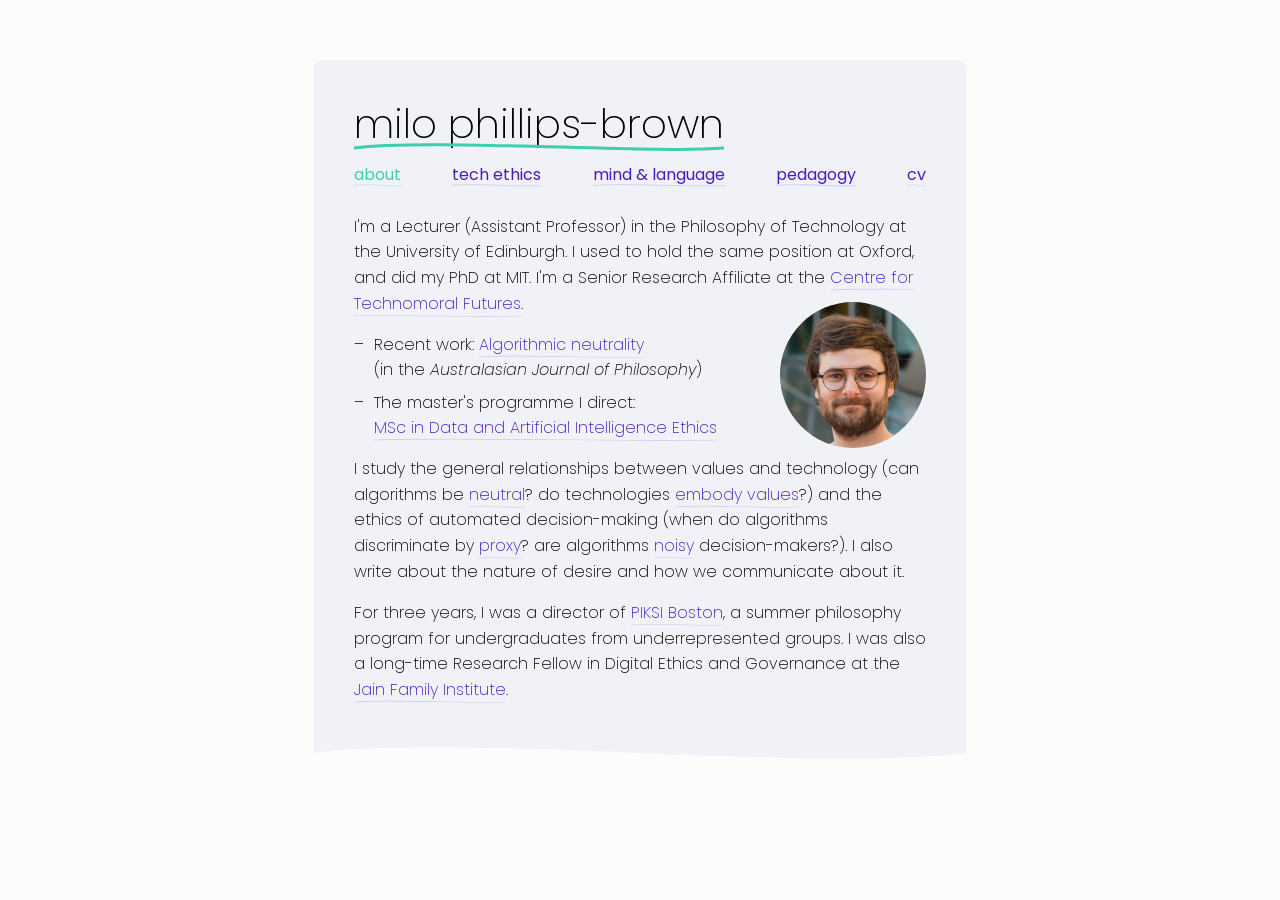
==== index.html @ 0dd001bb "Faint resting swoosh under every nav item Co-Authored-By: Claude Opus 5.5 <noreply@anthropic.com>" ====
<!DOCTYPE html>
<html lang="en">
<head>
  <meta charset="UTF-8">
  <meta name="viewport" content="width=device-width, initial-scale=1.0">
  <title>Milo Phillips-Brown</title>
  <meta name="description" content="Milo Phillips-Brown is a Lecturer in the Philosophy of Technology at the University of Edinburgh, working on values and technology, the ethics of algorithms, and the nature of desire.">
  <link rel="canonical" href="https://milopb.com/">
  <meta property="og:type" content="website">
  <meta property="og:site_name" content="Milo Phillips-Brown">
  <meta property="og:title" content="Milo Phillips-Brown">
  <meta property="og:description" content="Lecturer in the Philosophy of Technology at the University of Edinburgh.">
  <meta property="og:url" content="https://milopb.com/">
  <meta property="og:image" content="https://milopb.com/milo.jpg">
  <meta name="twitter:card" content="summary">
  <link rel="icon" href="favicon.svg?v=2" type="image/svg+xml">
  <link rel="icon" href="favicon.png?v=2" type="image/png" sizes="32x32">
  <link rel="apple-touch-icon" href="apple-touch-icon.png?v=2">
  <link rel="preconnect" href="https://fonts.googleapis.com">
  <link rel="preconnect" href="https://fonts.gstatic.com" crossorigin>
  <link rel="stylesheet" href="https://fonts.googleapis.com/css2?family=Poppins:ital,wght@0,200;0,400;1,200&display=swap">
  <link rel="stylesheet" href="styles.css?v=12">
</head>
<body>
  <div class="hero">
    <div class="inner">
      <header>
        <h1>
          milo phillips-brown
          <svg class="swoosh" viewBox="0 0 200 20" preserveAspectRatio="none" aria-hidden="true" focusable="false">
            <path d="M0,12 C40,2 160,18 200,12"/>
          </svg>
        </h1>
        <nav aria-label="Main">
          <ul>
            <li><a href="index.html" aria-current="page">about</a></li>
            <li><a href="tech-research.html">tech ethics</a></li>
            <li><a href="other-research.html">mind &amp; language</a></li>
            <li><a href="pedagogy.html">pedagogy</a></li>
            <li><a href="https://www.dropbox.com/scl/fi/w5szza7jjnp6fuynu4edj/Phillips-Brown-CV.pdf?rlkey=mozv1xt1r52nxzilc5ks2z9rh&amp;dl=0" target="_blank" rel="noopener noreferrer">cv</a></li>
          </ul>
        </nav>
      </header>

      <main>
        <h2 class="sr-only">About</h2>
        <p>I'm a Lecturer (Assistant Professor) in the Philosophy of Technology at the University of Edinburgh. I used to hold the same position at Oxford, and did my PhD at MIT. I'm a Senior Research Affiliate at the <a href="https://www.technomoralfutures.uk/" class="inline-link" target="_blank" rel="noopener noreferrer">Centre for Technomoral Futures</a>.</p>
        <img src="milo-face.jpg?v=3" alt="Milo Phillips-Brown" class="profile" width="146" height="146">
        <ul class="dash">
          <li>Recent work: <a href="https://www.tandfonline.com/doi/full/10.1080/00048402.2026.2697031" class="inline-link" target="_blank" rel="noopener noreferrer">Algorithmic neutrality</a><br>(in the <em>Australasian Journal of Philosophy</em>)</li>
          <li>The master's programme I direct:<br><a href="https://efi.ed.ac.uk/programmes/data-and-artificial-intelligence-ethics/" class="inline-link" target="_blank" rel="noopener noreferrer">MSc in Data and Artificial Intelligence Ethics</a></li>
        </ul>
        <p>I study the general relationships between values and technology (can algorithms be <a href="https://www.tandfonline.com/doi/full/10.1080/00048402.2026.2697031" class="inline-link" target="_blank" rel="noopener noreferrer">neutral</a>? do technologies <a href="https://www.dropbox.com/scl/fi/w2a1ssal44q4v0jmt1oiz/Neutral-tools.pdf?rlkey=s0wfol4n2407ka2n07onf45es&amp;dl=0" class="inline-link" target="_blank" rel="noopener noreferrer">embody values</a>?) and the ethics of automated decision-making (when do algorithms discriminate by <a href="https://www.dropbox.com/scl/fi/q65359vtxbcpddg0dgtjv/On-proxy-discrimination-abstract.pdf?rlkey=nmr7n3f4jfj0jwh5rl73s0upf&amp;dl=0" class="inline-link" target="_blank" rel="noopener noreferrer">proxy</a>? are algorithms <a href="https://www.dropbox.com/scl/fi/wfpudhzihk4bl7u9gh5gy/Noise-abstract.pdf?rlkey=nb0tcg68qcjcvh3nhrr2cvgvz&amp;dl=0" class="inline-link" target="_blank" rel="noopener noreferrer">noisy</a> decision-makers?). I also write about the nature of desire and how we communicate about it.</p>
        <p>For three years, I was a director of <a href="https://www.piksi.org/programs/boston/" class="inline-link" target="_blank" rel="noopener noreferrer">PIKSI Boston</a>, a summer philosophy program for undergraduates from underrepresented groups. I was also a long-time Research Fellow in Digital Ethics and Governance at the <a href="https://www.jainfamilyinstitute.org" class="inline-link" target="_blank" rel="noopener noreferrer">Jain Family Institute</a>.</p>
      </main>
    </div>
  </div>
</body>
</html>
---- styles.css ----
/* Poppins is loaded from <link> tags in each page's <head> (weights 200, 400, and 200 italic). */

*, *::before, *::after { box-sizing: border-box; }

body {
  margin: 0;
  padding: 0;
  background: #fcfcfa;
  font-family: 'Poppins', sans-serif;
  font-weight: 200;
  color: #000;
  -webkit-font-smoothing: antialiased;
}

/* ── Card layout ── */

.hero {
  padding: 24px 0;
}

.inner {
  width: 92%;
  max-width: 652px;
  margin: 0 auto;
  background: #f0f2f7;
  border-radius: 8px;
  padding: 24px 20px 64px;
  position: relative;
}

.inner::after {
  content: "";
  position: absolute;
  bottom: 0;
  left: 0;
  width: 100%;
  height: 60px;
  background: url("data:image/svg+xml;charset=UTF-8,<svg xmlns='http://www.w3.org/2000/svg' viewBox='0 0 200 60' preserveAspectRatio='none'><path d='M0,30 C50,10 150,50 200,30 L200,60 L0,60 Z' fill='%23fcfcfa'/></svg>") no-repeat;
  background-size: 100% 100%;
  pointer-events: none;
}

/* ── Visually hidden (still read by screen readers) ── */

.sr-only {
  position: absolute;
  width: 1px;
  height: 1px;
  padding: 0;
  margin: -1px;
  overflow: hidden;
  clip: rect(0, 0, 0, 0);
  white-space: nowrap;
  border: 0;
}

/* ── Name heading ── */

h1 {
  font-size: 1.75em;
  font-weight: 200;
  line-height: 1.2;
  margin: 0 0 12px;
  display: inline-block;
  position: relative;
}

h1 .swoosh {
  position: absolute;
  bottom: -6px;
  left: 0;
  width: 100%;
  height: 16px;
}

h1 .swoosh path {
  fill: none;
  stroke: #3cceaf;
  stroke-width: 3;
  stroke-linecap: round;
}

/* ── Keyboard focus ── */

a:focus-visible {
  outline: 2px solid #481ac2;
  outline-offset: 3px;
  border-radius: 3px;
}

/* ── Navigation ── */

nav ul {
  display: flex;
  flex-wrap: wrap;
  gap: 0.1em 1.1em;
  list-style: none;
  padding: 0;
  margin: 0 0 1.25em;
}

nav ul li a {
  display: inline-block;
  padding: 0.3em 0;
  text-decoration: none;
  color: #481ac2;
  font-size: 0.9em;
  font-weight: 400;
  text-transform: lowercase;
  white-space: nowrap;
  background-image: url("data:image/svg+xml;charset=UTF-8,<svg xmlns='http://www.w3.org/2000/svg' viewBox='0 0 200 20' preserveAspectRatio='none'><path d='M0,12 C40,2 160,18 200,12' stroke='%23481ac2' stroke-opacity='0.2' stroke-width='2.5' fill='none' stroke-linecap='round'/></svg>");
  background-repeat: repeat-x;
  background-position: 0 calc(100% - 0.1em);
  background-size: 100% 6px;
}

nav ul li a:hover,
nav ul li a:focus-visible {
  background-image: url("data:image/svg+xml;charset=UTF-8,<svg xmlns='http://www.w3.org/2000/svg' viewBox='0 0 200 20' preserveAspectRatio='none'><path d='M0,12 C40,2 160,18 200,12' stroke='%23481ac2' stroke-width='2.5' fill='none' stroke-linecap='round'/></svg>");
}

/* Current page: teal text (the original design). */
nav ul li a[aria-current="page"] {
  color: #3cceaf;
  pointer-events: none;
  background-image: url("data:image/svg+xml;charset=UTF-8,<svg xmlns='http://www.w3.org/2000/svg' viewBox='0 0 200 20' preserveAspectRatio='none'><path d='M0,12 C40,2 160,18 200,12' stroke='%233cceaf' stroke-opacity='0.35' stroke-width='2.5' fill='none' stroke-linecap='round'/></svg>");
  background-size: 100% 6px;
}

/* ── Profile image ── */

.profile {
  display: none;
}

/* ── Body text ── */

p {
  margin: 0 0 1em;
  line-height: 1.6;
}

/* ── Links in the page body ──
   A faint underline at rest so links can be told apart from text without
   relying on colour; the swoosh appears on hover and keyboard focus. */

main a {
  color: #481ac2;
  text-decoration: none;
  background-image: url("data:image/svg+xml;charset=UTF-8,<svg xmlns='http://www.w3.org/2000/svg' viewBox='0 0 200 20' preserveAspectRatio='none'><path d='M0,12 C40,2 160,18 200,12' stroke='%23481ac2' stroke-opacity='0.2' stroke-width='2.5' fill='none' stroke-linecap='round'/></svg>");
  background-repeat: repeat-x;
  background-position: 0 100%;
  background-size: 100% 5px;
  padding-bottom: 3px;
}

main a:hover,
main a:focus-visible {
  background-image: url("data:image/svg+xml;charset=UTF-8,<svg xmlns='http://www.w3.org/2000/svg' viewBox='0 0 200 20' preserveAspectRatio='none'><path d='M0,12 C40,2 160,18 200,12' stroke='%23481ac2' stroke-width='2.5' fill='none' stroke-linecap='round'/></svg>");
}

/* ── Dash lists ── */

ul.dash {
  list-style: none;
  padding: 0;
  margin: 0 0 1em;
}

ul.dash li {
  padding-left: 1.25em;
  margin-bottom: 0.5em;
  position: relative;
}

ul.dash li::before {
  content: "\2013";
  position: absolute;
  left: 0;
}

/* ── Papers ── */

.papers {
  margin-top: 1.5em;
}

.paper-list {
  list-style: none;
  padding: 0;
  margin: 0;
}

.paper {
  margin: 0 0 1em;
  line-height: 1.6;
}

.paper .meta {
  color: #333;
}

/* ── Section titles ── */

.section-title {
  font-size: 1em;
  font-weight: 200;
  font-style: italic;
  margin: 1.5em 0 0.5em;
  display: inline-block;
  position: relative;
}

.section-title:first-child {
  margin-top: 0;
}

.section-title .swoosh {
  position: absolute;
  bottom: -4px;
  left: 0;
  width: 100%;
  height: 12px;
}

.section-title .swoosh path {
  fill: none;
  stroke: #3cceaf;
  stroke-width: 3;
}

/* ── Desktop (640px+) ── */

@media (min-width: 640px) {
  .hero {
    padding: 60px 0;
  }

  .inner {
    padding: 40px 40px 64px;
  }

  h1 {
    font-size: 2.5em;
  }

  h1 .swoosh {
    bottom: -8px;
    height: 20px;
  }

  nav ul {
    justify-content: space-between;
    margin-bottom: 1.5em;
  }

  nav ul li a {
    font-size: 1em;
    padding: 0.15em 0;
  }

  .profile {
    display: block;
    float: right;
    width: 146px;
    height: 146px;
    margin: -30px 0 0 1.25em;
    border-radius: 50%;
    object-fit: cover;
    shape-outside: circle(50%) border-box;
    shape-margin: 1em;
  }
}
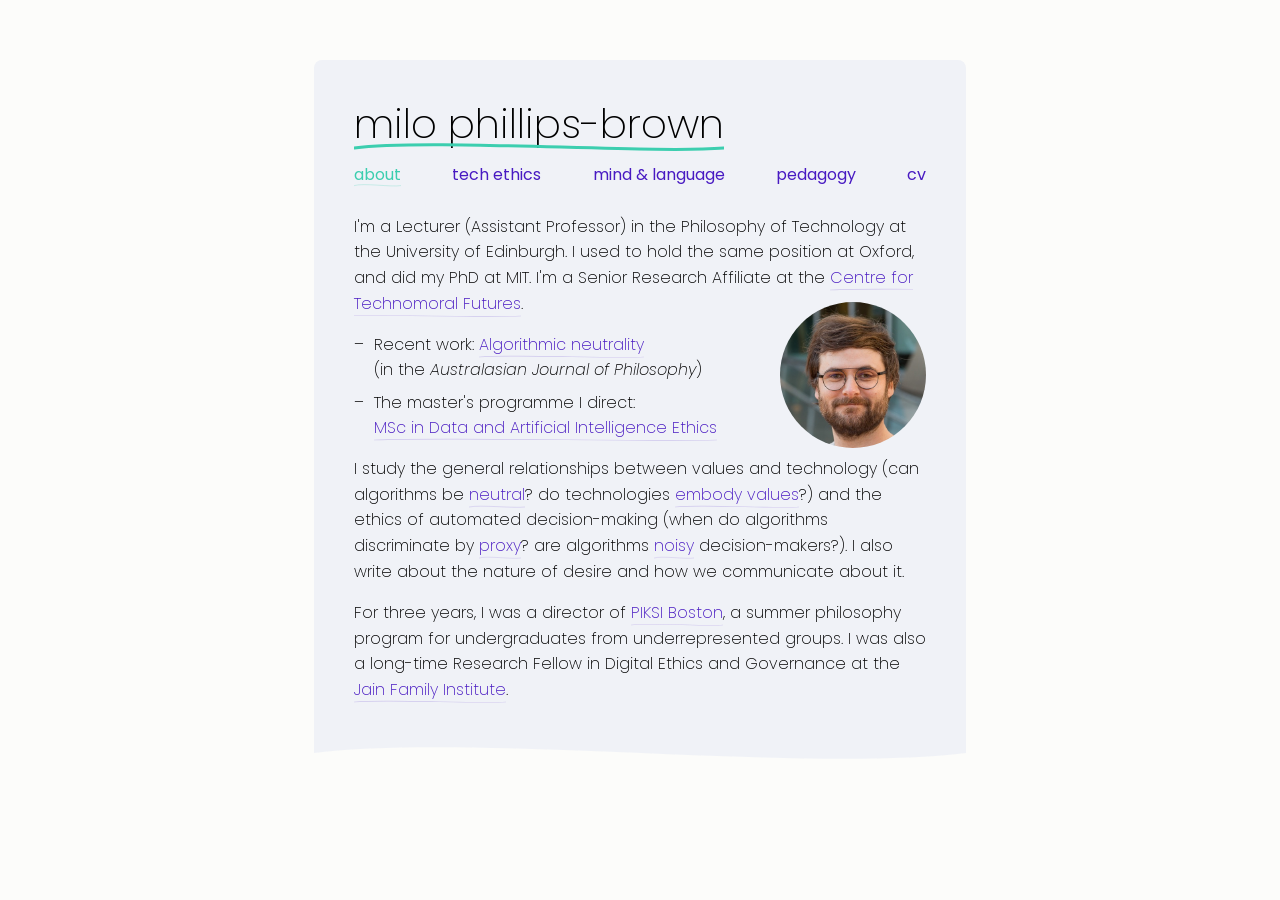
==== commit 2206c8cd: "Revert faint swoosh on every nav item; keep it only on the current page Co-Authored-By: Claude Opus " ====
--- a/index.html
+++ b/index.html
@@ -19,7 +19,7 @@
   <link rel="preconnect" href="https://fonts.googleapis.com">
   <link rel="preconnect" href="https://fonts.gstatic.com" crossorigin>
   <link rel="stylesheet" href="https://fonts.googleapis.com/css2?family=Poppins:ital,wght@0,200;0,400;1,200&display=swap">
-  <link rel="stylesheet" href="styles.css?v=12">
+  <link rel="stylesheet" href="styles.css?v=13">
 </head>
 <body>
   <div class="hero">
--- a/styles.css
+++ b/styles.css
@@ -108,15 +108,15 @@
   font-weight: 400;
   text-transform: lowercase;
   white-space: nowrap;
-  background-image: url("data:image/svg+xml;charset=UTF-8,<svg xmlns='http://www.w3.org/2000/svg' viewBox='0 0 200 20' preserveAspectRatio='none'><path d='M0,12 C40,2 160,18 200,12' stroke='%23481ac2' stroke-opacity='0.2' stroke-width='2.5' fill='none' stroke-linecap='round'/></svg>");
+  background-image: url("data:image/svg+xml;charset=UTF-8,<svg xmlns='http://www.w3.org/2000/svg' viewBox='0 0 200 20' preserveAspectRatio='none'><path d='M0,12 C40,2 160,18 200,12' stroke='%23481ac2' stroke-width='2.5' fill='none' stroke-linecap='round'/></svg>");
   background-repeat: repeat-x;
   background-position: 0 calc(100% - 0.1em);
-  background-size: 100% 6px;
+  background-size: 0 6px;
 }
 
 nav ul li a:hover,
 nav ul li a:focus-visible {
-  background-image: url("data:image/svg+xml;charset=UTF-8,<svg xmlns='http://www.w3.org/2000/svg' viewBox='0 0 200 20' preserveAspectRatio='none'><path d='M0,12 C40,2 160,18 200,12' stroke='%23481ac2' stroke-width='2.5' fill='none' stroke-linecap='round'/></svg>");
+  background-size: 100% 6px;
 }
 
 /* Current page: teal text (the original design). */
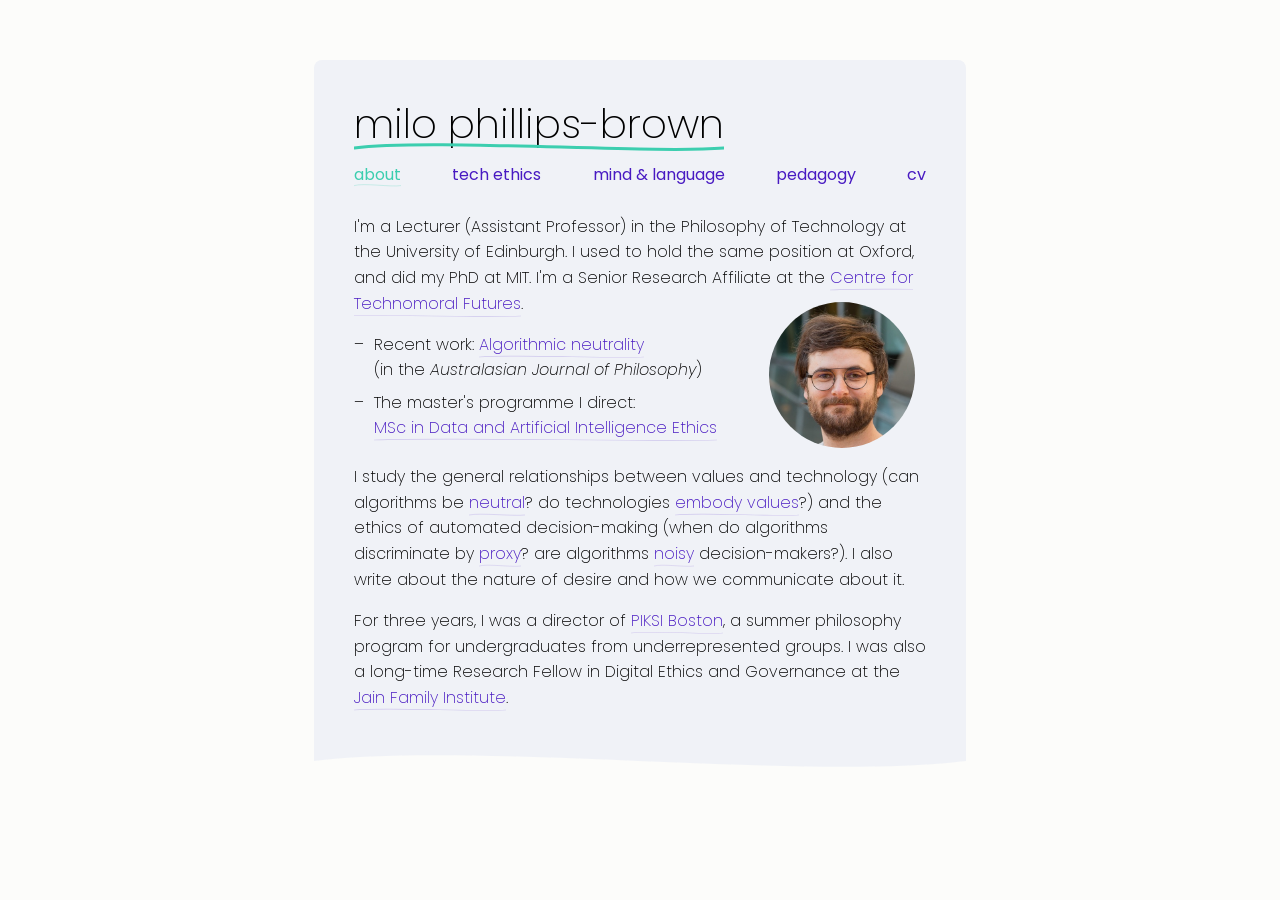
==== commit acd9e981: "Centre profile photo between bullet text and card edge Co-Authored-By: Claude Opus 5.5 <noreply@anth" ====
--- a/index.html
+++ b/index.html
@@ -19,7 +19,7 @@
   <link rel="preconnect" href="https://fonts.googleapis.com">
   <link rel="preconnect" href="https://fonts.gstatic.com" crossorigin>
   <link rel="stylesheet" href="https://fonts.googleapis.com/css2?family=Poppins:ital,wght@0,200;0,400;1,200&display=swap">
-  <link rel="stylesheet" href="styles.css?v=13">
+  <link rel="stylesheet" href="styles.css?v=16">
 </head>
 <body>
   <div class="hero">
@@ -45,11 +45,15 @@
       <main>
         <h2 class="sr-only">About</h2>
         <p>I'm a Lecturer (Assistant Professor) in the Philosophy of Technology at the University of Edinburgh. I used to hold the same position at Oxford, and did my PhD at MIT. I'm a Senior Research Affiliate at the <a href="https://www.technomoralfutures.uk/" class="inline-link" target="_blank" rel="noopener noreferrer">Centre for Technomoral Futures</a>.</p>
-        <img src="milo-face.jpg?v=3" alt="Milo Phillips-Brown" class="profile" width="146" height="146">
-        <ul class="dash">
-          <li>Recent work: <a href="https://www.tandfonline.com/doi/full/10.1080/00048402.2026.2697031" class="inline-link" target="_blank" rel="noopener noreferrer">Algorithmic neutrality</a><br>(in the <em>Australasian Journal of Philosophy</em>)</li>
-          <li>The master's programme I direct:<br><a href="https://efi.ed.ac.uk/programmes/data-and-artificial-intelligence-ethics/" class="inline-link" target="_blank" rel="noopener noreferrer">MSc in Data and Artificial Intelligence Ethics</a></li>
-        </ul>
+        <div class="intro">
+          <ul class="dash">
+            <li>Recent work: <a href="https://www.tandfonline.com/doi/full/10.1080/00048402.2026.2697031" class="inline-link" target="_blank" rel="noopener noreferrer">Algorithmic neutrality</a><br>(in the <em>Australasian Journal of Philosophy</em>)</li>
+            <li>The master's programme I direct:<br><a href="https://efi.ed.ac.uk/programmes/data-and-artificial-intelligence-ethics/" class="inline-link" target="_blank" rel="noopener noreferrer">MSc in Data and Artificial Intelligence Ethics</a></li>
+          </ul>
+          <div class="photo">
+            <img src="milo-face.jpg?v=3" alt="Milo Phillips-Brown" class="profile" width="146" height="146">
+          </div>
+        </div>
         <p>I study the general relationships between values and technology (can algorithms be <a href="https://www.tandfonline.com/doi/full/10.1080/00048402.2026.2697031" class="inline-link" target="_blank" rel="noopener noreferrer">neutral</a>? do technologies <a href="https://www.dropbox.com/scl/fi/w2a1ssal44q4v0jmt1oiz/Neutral-tools.pdf?rlkey=s0wfol4n2407ka2n07onf45es&amp;dl=0" class="inline-link" target="_blank" rel="noopener noreferrer">embody values</a>?) and the ethics of automated decision-making (when do algorithms discriminate by <a href="https://www.dropbox.com/scl/fi/q65359vtxbcpddg0dgtjv/On-proxy-discrimination-abstract.pdf?rlkey=nmr7n3f4jfj0jwh5rl73s0upf&amp;dl=0" class="inline-link" target="_blank" rel="noopener noreferrer">proxy</a>? are algorithms <a href="https://www.dropbox.com/scl/fi/wfpudhzihk4bl7u9gh5gy/Noise-abstract.pdf?rlkey=nb0tcg68qcjcvh3nhrr2cvgvz&amp;dl=0" class="inline-link" target="_blank" rel="noopener noreferrer">noisy</a> decision-makers?). I also write about the nature of desire and how we communicate about it.</p>
         <p>For three years, I was a director of <a href="https://www.piksi.org/programs/boston/" class="inline-link" target="_blank" rel="noopener noreferrer">PIKSI Boston</a>, a summer philosophy program for undergraduates from underrepresented groups. I was also a long-time Research Fellow in Digital Ethics and Governance at the <a href="https://www.jainfamilyinstitute.org" class="inline-link" target="_blank" rel="noopener noreferrer">Jain Family Institute</a>.</p>
       </main>
--- a/styles.css
+++ b/styles.css
@@ -206,7 +206,7 @@
   font-size: 1em;
   font-weight: 200;
   font-style: italic;
-  margin: 1.5em 0 0.5em;
+  margin: 0.6em 0 0.5em;
   display: inline-block;
   position: relative;
 }
@@ -216,11 +216,7 @@
 }
 
 .section-title .swoosh {
-  position: absolute;
-  bottom: -4px;
-  left: 0;
-  width: 100%;
-  height: 12px;
+  display: none;
 }
 
 .section-title .swoosh path {
@@ -259,15 +255,30 @@
     padding: 0.15em 0;
   }
 
+  /* Bullets on the left; the photo centred in the space between the end
+     of the bullet text and the card's right edge. */
+  .intro {
+    display: flex;
+    align-items: flex-start;
+  }
+
+  .intro .dash {
+    flex: 0 1 auto;
+  }
+
+  .intro .photo {
+    flex: 1 0 calc(146px + 2.5em);
+    display: flex;
+    justify-content: center;
+    margin-right: -40px;
+  }
+
   .profile {
     display: block;
-    float: right;
     width: 146px;
     height: 146px;
-    margin: -30px 0 0 1.25em;
+    margin-top: -30px;
     border-radius: 50%;
     object-fit: cover;
-    shape-outside: circle(50%) border-box;
-    shape-margin: 1em;
-  }
-}
+  }
+}
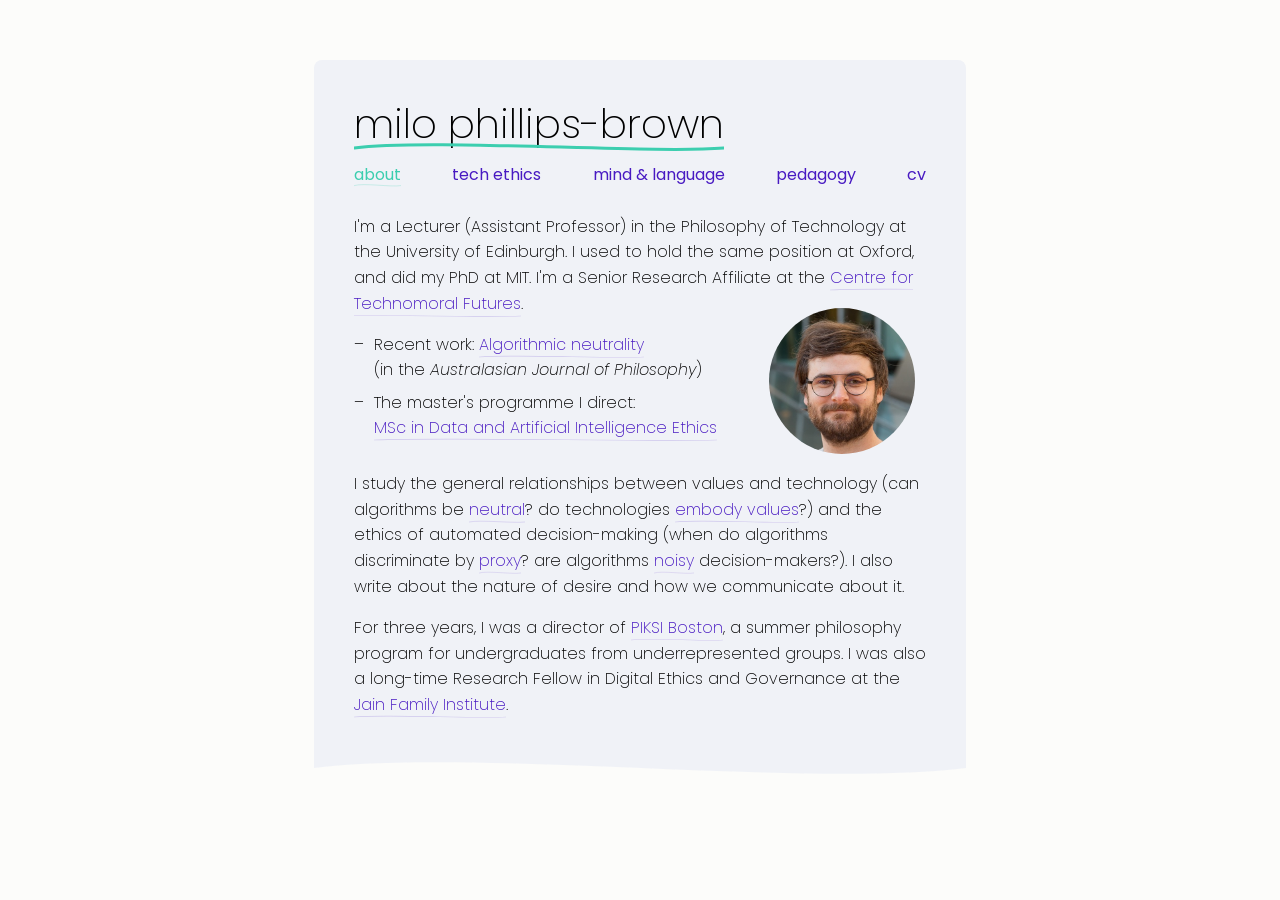
==== commit d270ae98: "Even, slightly larger space above and below the photo Co-Authored-By: Claude Opus 5.5 <noreply@anthr" ====
--- a/index.html
+++ b/index.html
@@ -19,7 +19,7 @@
   <link rel="preconnect" href="https://fonts.googleapis.com">
   <link rel="preconnect" href="https://fonts.gstatic.com" crossorigin>
   <link rel="stylesheet" href="https://fonts.googleapis.com/css2?family=Poppins:ital,wght@0,200;0,400;1,200&display=swap">
-  <link rel="stylesheet" href="styles.css?v=16">
+  <link rel="stylesheet" href="styles.css?v=17">
 </head>
 <body>
   <div class="hero">
--- a/styles.css
+++ b/styles.css
@@ -277,7 +277,7 @@
     display: block;
     width: 146px;
     height: 146px;
-    margin-top: -30px;
+    margin: -24px 0 17px;
     border-radius: 50%;
     object-fit: cover;
   }
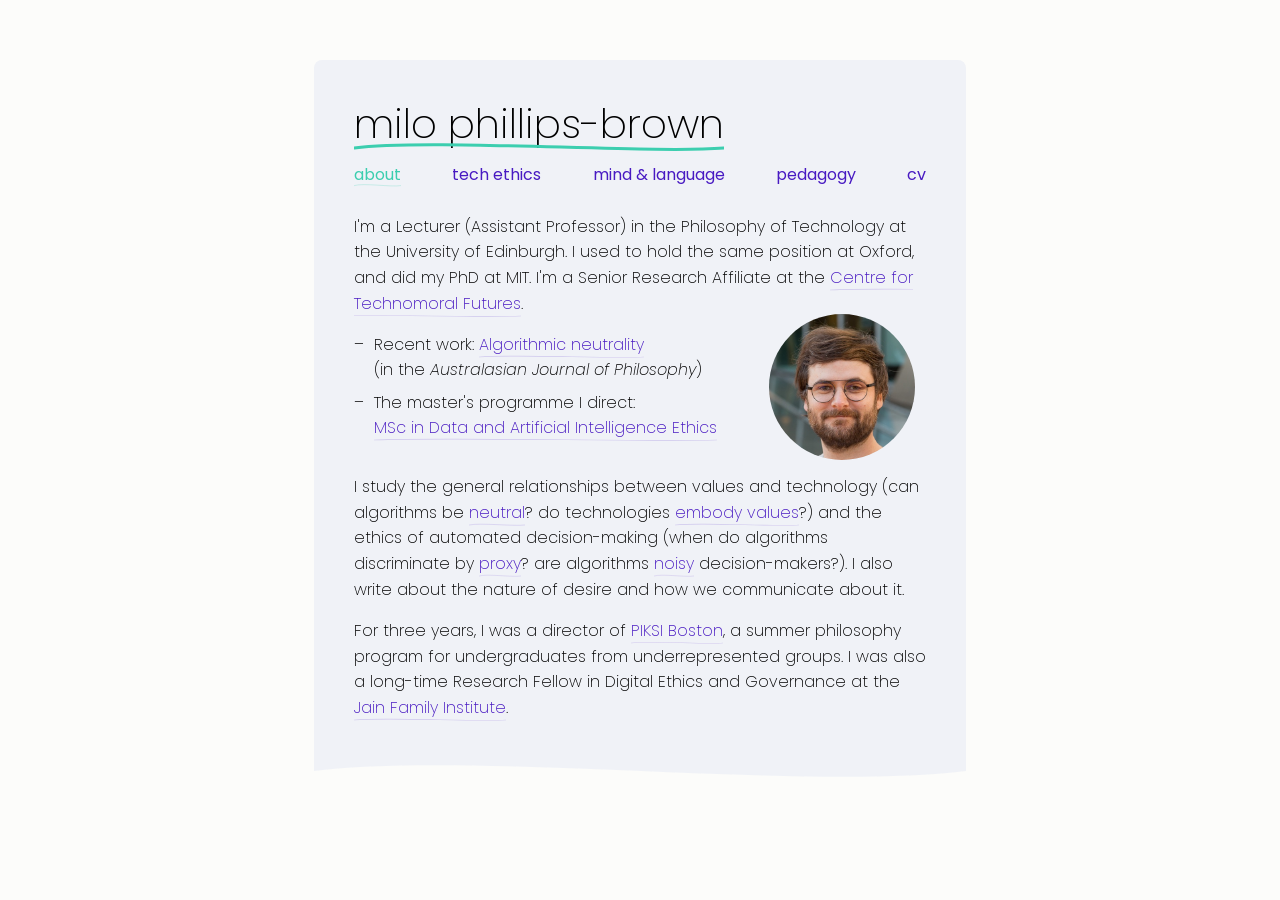
==== commit 01c93842: "Balance visible space above and below the photo Co-Authored-By: Claude Opus 5.5 <noreply@anthropic.c" ====
--- a/index.html
+++ b/index.html
@@ -19,7 +19,7 @@
   <link rel="preconnect" href="https://fonts.googleapis.com">
   <link rel="preconnect" href="https://fonts.gstatic.com" crossorigin>
   <link rel="stylesheet" href="https://fonts.googleapis.com/css2?family=Poppins:ital,wght@0,200;0,400;1,200&display=swap">
-  <link rel="stylesheet" href="styles.css?v=17">
+  <link rel="stylesheet" href="styles.css?v=18">
 </head>
 <body>
   <div class="hero">
--- a/styles.css
+++ b/styles.css
@@ -277,7 +277,7 @@
     display: block;
     width: 146px;
     height: 146px;
-    margin: -24px 0 17px;
+    margin: -18px 0 14px;
     border-radius: 50%;
     object-fit: cover;
   }
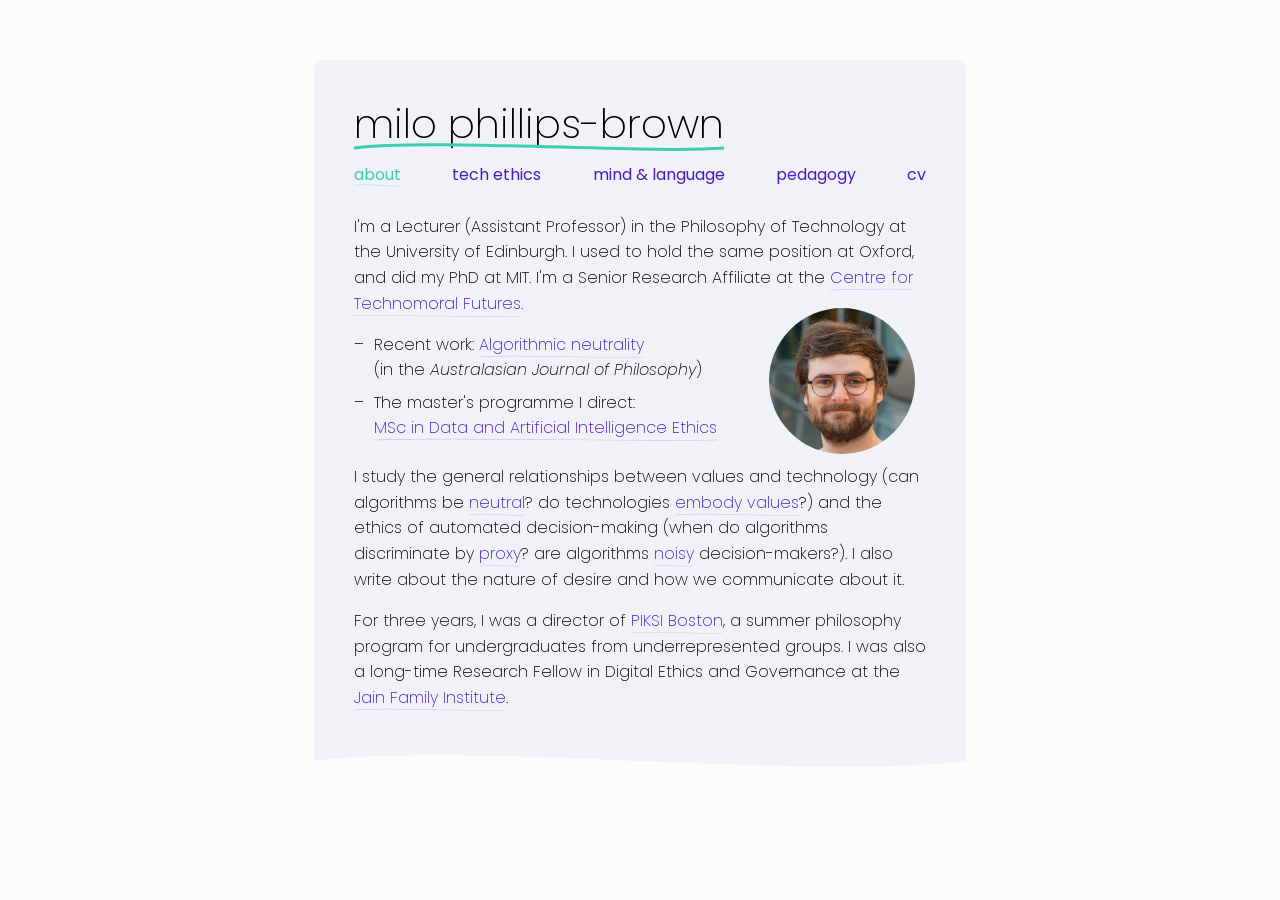
==== commit cc0bf269: "Restore top gap above photo; shorten bottom gap to match Co-Authored-By: Claude Opus 5.5 <noreply@an" ====
--- a/index.html
+++ b/index.html
@@ -19,7 +19,7 @@
   <link rel="preconnect" href="https://fonts.googleapis.com">
   <link rel="preconnect" href="https://fonts.gstatic.com" crossorigin>
   <link rel="stylesheet" href="https://fonts.googleapis.com/css2?family=Poppins:ital,wght@0,200;0,400;1,200&display=swap">
-  <link rel="stylesheet" href="styles.css?v=18">
+  <link rel="stylesheet" href="styles.css?v=19">
 </head>
 <body>
   <div class="hero">
--- a/styles.css
+++ b/styles.css
@@ -277,7 +277,7 @@
     display: block;
     width: 146px;
     height: 146px;
-    margin: -18px 0 14px;
+    margin: -24px 0 8px;
     border-radius: 50%;
     object-fit: cover;
   }
